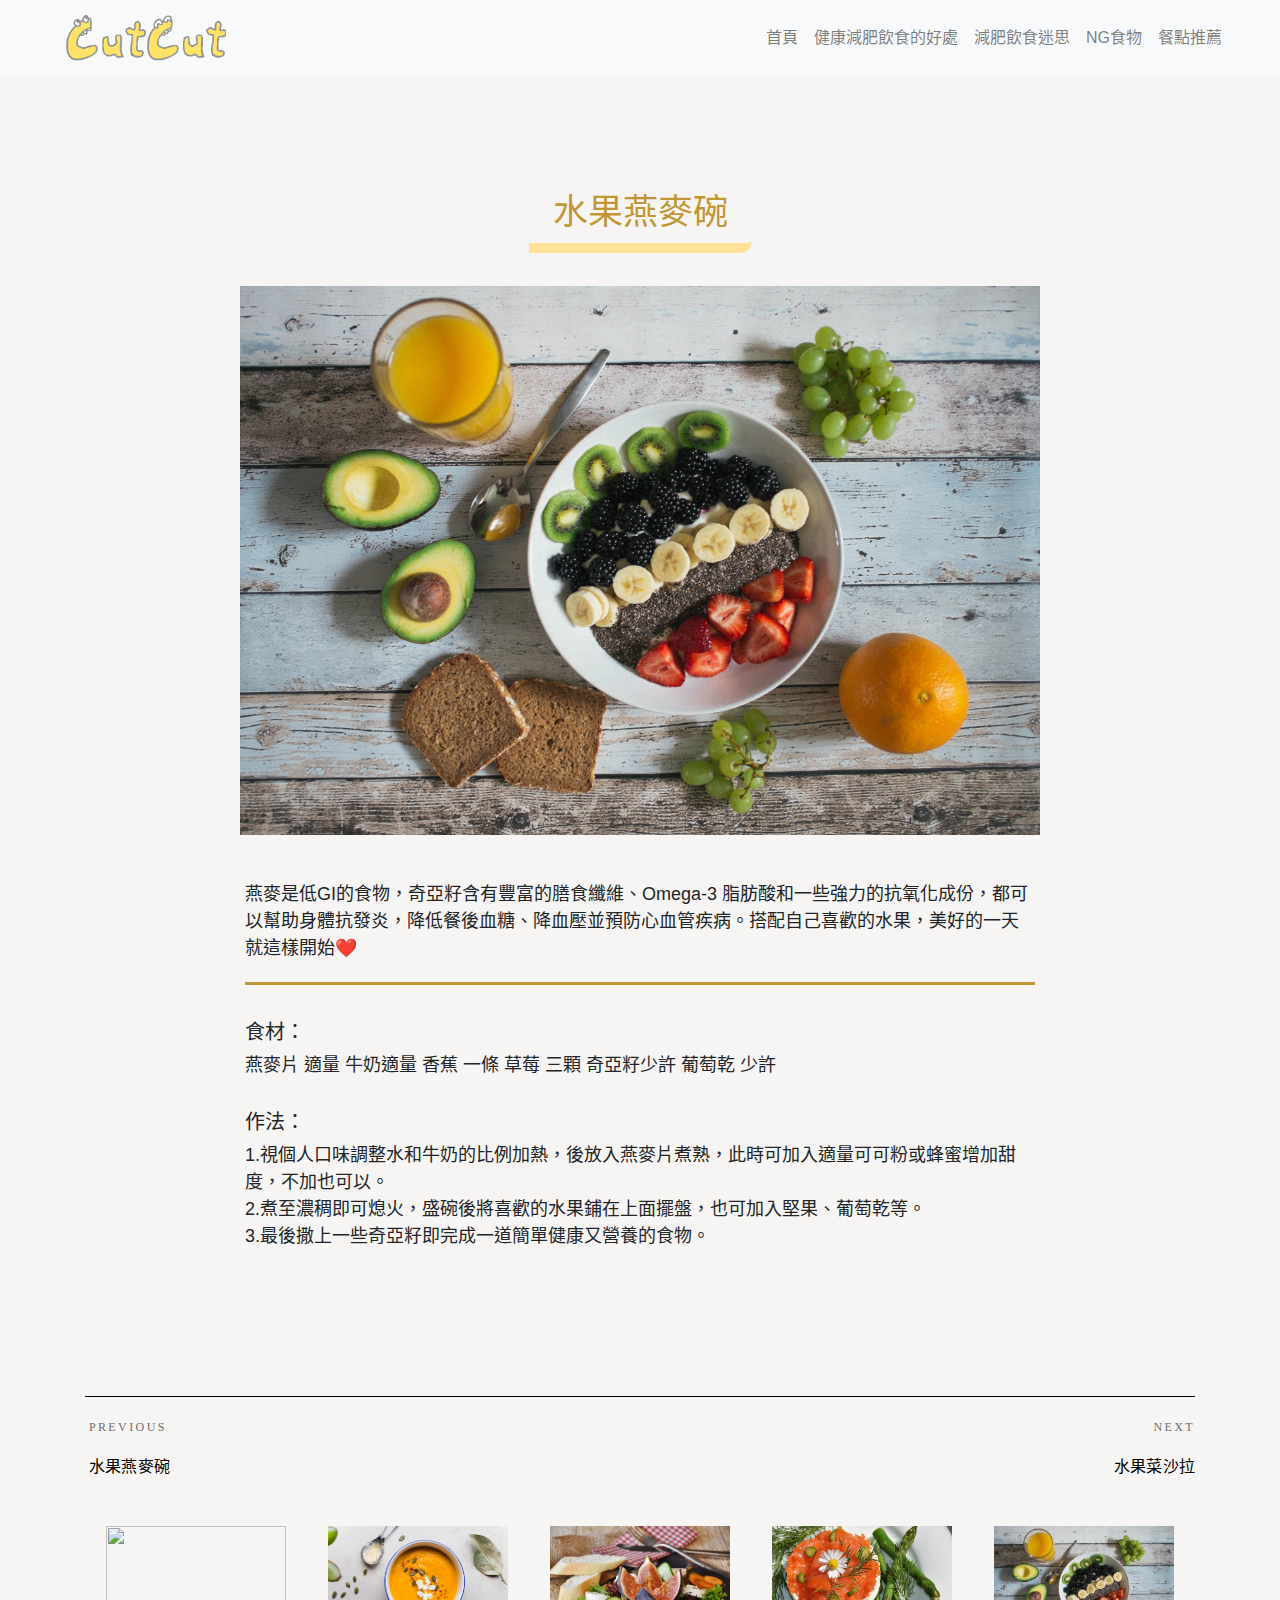
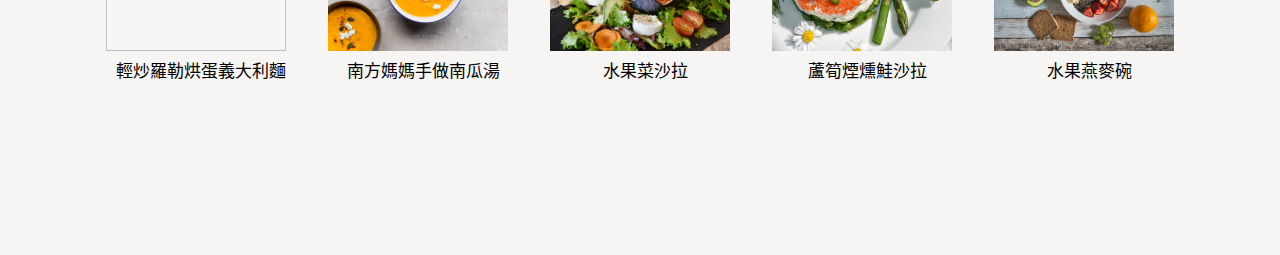
==== p7b1.html @ 60c87220 "新增其他餐點" ====
<!DOCTYPE html>
<html lang="zh-TW">
<head>
	<meta charset="UTF-8">
	<!-- 手機版縮放 -->
	<meta name="viewport" content="width=device-width, initial-scale=1" >
	<title>cutcut7b1水果燕麥碗</title>
	<!-- css連結 -->
	<link href="css/style.css" rel="stylesheet">	
	<link href="css/bootstrap.min.css" rel="stylesheet">
</head>

<body style="background-color: #F7F5F3;">


<!-- 漢堡選單 -->
<!-- 最上方導覽列-->
	<nav class="navbar navbar-expand-lg navbar-light bg-light fixed-top">
		<a class="navbar-brand" href="#"><img src="img/name1.png" alt=""></a>
	 		<button class="navbar-toggler" type="button" data-toggle="collapse" data-target="#navbarSupportedContent" aria-controls="navbarSupportedContent" aria-expanded="false" aria-label="Toggle navigation">
				<span class="navbar-toggler-icon"></span>
			</button>

	  	<div class="collapse navbar-collapse" id="navbarSupportedContent">
	    	<ul class="navbar-nav ml-auto">
		    	<li class="nav-item"><a class="nav-link" href="index.html">首頁</a></li>
			    <li class="nav-item"><a class="nav-link" href="page2.html">健康減肥飲食的好處</a></li>
			    <li class="nav-item"><a class="nav-link" href="page3.html">減肥飲食迷思</a></li>
			    <li class="nav-item"><a class="nav-link" href="page4.html">NG食物</a></li>
			    <li class="nav-item"><a class="nav-link" href="page5.html">餐點推薦</a></li>
	    	</ul>
	  	</div>
	</nav>












	<!-- 三色便當 -->
	<div class="container">

	<div class="text">

		<mark class="green">
<span style="font-size: 35px ">水果燕麥碗</span>
</mark>

</div>


		
			<!-- 酪梨班迪蛋圖片 -->
       <figure class= "bannerimage">
		<img src="img/p7b1banner1.jpg" class="img-fluid"  width="800" height="600" >
			</figur>



<div class="row">
	<div class="col-12">
		<div class="caption">
		<p>
			<figcaption>
				燕麥是低GI的食物，奇亞籽含有豐富的膳食纖維、Omega-3 脂肪酸和一些強力的抗氧化成份，都可以幫助身體抗發炎，降低餐後血糖、降血壓並預防心血管疾病。搭配自己喜歡的水果，美好的一天就這樣開始❤
				
</figcaption>
</p>

<div class="link-top"></div>


<h5>食材：</h5>
<p>

燕麥片 適量
牛奶適量
香蕉 一條
草莓 三顆
奇亞籽少許
葡萄乾 少許</p>


<h5>作法：</h5>


<p>1.視個人口味調整水和牛奶的比例加熱，後放入燕麥片煮熟，此時可加入適量可可粉或蜂蜜增加甜度，不加也可以。<br>
2.煮至濃稠即可熄火，盛碗後將喜歡的水果鋪在上面擺盤，也可加入堅果、葡萄乾等。<br>
3.最後撒上一些奇亞籽即完成一道簡單健康又營養的食物。</p>
</div>
</div>


</div>

<div class="btx-section js-dynamic-navbar btx-p-border-border" id="Related posts" style="margin-bottom:0px;" data-index="4">
	<div class="btx-background" data-type="image" data-parallaxspeed="0" data-contentfade="" data-mobileparallax="1"><div class="btx-background-overlay btx-p-bg-bg" style="background-color:#ffffff; opacity:1;"></div></div>	<div class="btx-section-wrapper" >
					<div class="btx-container">
							<div class="btx-row btx-row--main">
									<div class="btx-col-1"></div>
									<div class="btx-col-10">
<div class="btx-item js-item-box btx-box btx-left-align anmt-item anmt-fadeinu btx-p-border-border">
	<div class="btx-background" data-type="image" data-parallaxspeed="0" data-contentfade="" data-mobileparallax="1"><div class="btx-background-overlay " style="opacity:0.9;"></div></div>	<div class="btx-box-inner"  data-height="">
		<div class="btx-box-content btx-middle-vertical" style="overflow-y:hidden;">
			<div class="btx-box-body" >
											



<!-- 其他選擇 -->

<div class="btx-section js-dynamic-navbar btx-p-border-border" id="Related posts" style="margin-bottom:0px;" data-index="5">
	<div class="btx-background" data-type="image" data-parallaxspeed="0" data-contentfade="" data-mobileparallax="1"><div class="btx-background-overlay btx-p-bg-bg" style="background-color:#ffffff; opacity:1;"></div></div>	
	<div class="btx-section-wrapper" >
	<div class="btx-container">
		
	<div class="btx-row btx-row--main">
	<div class="btx-col-1"></div>
	<div class="btx-col-10">
		
<div class="btx-item js-item-box btx-box btx-left-align anmt-item anmt-fadeinu btx-p-border-border">
	<div class="btx-background" data-type="image" data-parallaxspeed="0" data-contentfade="" data-mobileparallax="1"><div class="btx-background-overlay " style="opacity:0.9;"></div></div>	<div class="btx-box-inner"  data-height="">


		<div class="btx-box-content btx-middle-vertical" style="overflow-y:hidden;">




<!-- 最大包起來 -->

			<div class="btx-box-body" >
			<div class="btx-item js-item-navigation btx-navigation btx-navigation--bar btx-p-border-border with-top-border">
<!-- 各有一個連結跟一個圖 -->
<!-- previous -->
			<div class="btx-navigation-previous">
				<!-- previous小圖和連結b1-->
					<a href="p7b1.html" rel="prev"><img width="60" height="60" src="img/p7b1banner1.jpg" class="attachment-60x60 size-60x60 wp-post-image" alt="" loading="lazy" data-attachment-id="22186"> 
						<div class="btx-navigation-content">
						 <span class="btx-navigation-label">Previous</span>
						 <span class="btx-navigation-title btx-s-text-color">水果燕麥碗</span>
					 </div></a>
					</div>


<!-- next -->
			
			<div class="btx-navigation-next">
				<!-- next小圖和連結b3-->
					<a href="p7b3.html" rel="next">
						<div class="btx-navigation-content">
						 <span class="btx-navigation-label">Next</span>
						  <span class="btx-navigation-title btx-s-text-color">水果菜沙拉</span>

	<!-- next小圖b3 -->
					 </div><img width="60" height="60" src="img/p7b3banner1.jpg" class="attachment-60x60 size-60x60 wp-post-image" alt="" loading="lazy" data-attachment-id="22238"> </a>				

	</div>	
	</div>


	<div class="btx-item js-item-relatedport btx-relatedport btx-relatedport--grid anmt-item anmt-fadeinu" style="padding-top:10pt;">




					
	
	<!-- 五張圖片 -->	
	<div class="btx-item js-item-relatedport btx-relatedport btx-relatedport--grid anmt-item anmt-fadeinu animated btx-opacity1" style="padding-top:10pt;">
					
																					
	<div class="btx-row">
		<div class="btx-relatedpost-entry btx-col-1-5">
				<!-- 連結 --><a href="p7l1.html" class="btx-relatedpost-entry-inner">

															<div class="btx-entry-header">
									<div class="btx-entry-media">
										<div class="btx-media-wrapper" >
											<div class="btx-media-wrapper-inner">
								<!-- 圖片 --><img src="img/p7l1banner.jpg" alt=""  width="180" height="125"></div></div>									</div>
								</div>
														<div class="btx-entry-content">
								<h4 class="btx-entry-title btx-s-text-color btx-secondary-font">輕炒羅勒烘蛋義大利麵</h4>

															</div>
						</a>
					</div>

				
																			
				
					<div class="btx-relatedpost-entry btx-col-1-5">
					<!-- 連結 --><a href="p7d2.html" class="btx-relatedpost-entry-inner">

															<div class="btx-entry-header">
									<div class="btx-entry-media">
						<!-- 圖片 --><div class="btx-media-wrapper" ><div class="btx-media-wrapper-inner"><img src="img/p7d2banner1.jpg" alt=""  width="180" height="125" ></div></div>									</div>
								</div>
														<div class="btx-entry-content">
								<h4 class="btx-entry-title btx-s-text-color btx-secondary-font">南方媽媽手做南瓜湯</h4>

															</div>
						</a>
					</div>

				
																			
				
					<div class="btx-relatedpost-entry btx-col-1-5">
				<!-- 連結 --><a href="p7b3.html" class="btx-relatedpost-entry-inner">

															<div class="btx-entry-header">
									<div class="btx-entry-media">
								<!-- 連結 --><div class="btx-media-wrapper" ><div class="btx-media-wrapper-inner"><img src="img/p7b3banner1.jpg" alt=""  width="180" height="125" ></div></div>									</div>
								</div>
														<div class="btx-entry-content">
								<h4 class="btx-entry-title btx-s-text-color btx-secondary-font">水果菜沙拉</h4>

															</div>
						</a>
					</div>

				
																			
				
					<div class="btx-relatedpost-entry btx-col-1-5">
			<!-- 連結 --><a href="p7d3.html" class="btx-relatedpost-entry-inner">

															<div class="btx-entry-header">
									<div class="btx-entry-media">
									<!-- 圖片 --><div class="btx-media-wrapper" ><div class="btx-media-wrapper-inner"><img src="img/p7d3banner1.jpg" alt=""  width="180" height="125" ></div>
									</div>	
									</div>
								</div>
								<div class="btx-entry-content">
								<h4 class="btx-entry-title btx-s-text-color btx-secondary-font">蘆筍煙燻鮭沙拉</h4></div></a></div>

				
																			
				
					<div class="btx-relatedpost-entry btx-col-1-5">
					<!-- 連結 --><a href="p7b1.html" class="btx-relatedpost-entry-inner">

															<div class="btx-entry-header">
									<div class="btx-entry-media">
										<div class="btx-media-wrapper" ><div class="btx-media-wrapper-inner"><img src="img/p7b1banner1.jpg" alt=""  width="180" height="125" ></div></div>									</div>
								</div>
														<div class="btx-entry-content">
								<h4 class="btx-entry-title btx-s-text-color btx-secondary-font">水果燕麥碗</h4>

															</div>
						</a>
					</div>

									</div>
				
									</div>
												</div>
		</div>
	</div>
</div>
</div>
					<div class="btx-col-1"></div>
				
					</div>
				


				
																			
				
					









	<!-- JS連結 -->
	<script src="js/jQuery.js"></script>
	<script src="js/bootstrap.min.js"></script>
</body>
</html>
---- css/style.css ----
html{
	width: 100%;

}

* {
	box-sizing: border-box;
}

/*  文字連結 */
@font-face {
	font-family: FakePearl-Regular; src: url(https://cdn.jsdelivr.net/gh/max32002/FakePearl@1.1/webfont/FakePearl-Regular.woff2) format("woff2")
  , url(https://cdn.jsdelivr.net/gh/max32002/FakePearl@1.1/webfont/FakePearl-Regular.woff) format("woff");
}

p {
	font-size: 18px;
}

.img-fluid {
	width:100;
	height:auto;
}





/*navbar*/
.navbar-brand img {
	height: 50px;
}

@media (min-width: 768px) {

/*nav選單*/
.navbar{
	padding-left:50px!important;
	padding-right:50px!important; 
 }
}

.navbar-nav {
	margin-left: 650px;
}






/* 三色便當*/

.container {
	margin-top: 76px;
	margin-left: 150px;
	margin-right: 150px;

}

/* 三色便當標題*/
.text{

	padding-top:110px;
	padding-bottom: 47px;
	text-align:center
	;
}


.bannerimage{

	 animation-duration: 3.5s;
  animation-name: fadeIn;}

 @keyframes fadeIn{
    from {opacity:0;}
    to {opacity:1;}


}


/* 食譜中間的線*/

 .link-top {
            width: 100%;
            height: 1px;
            margin:auto;
           margin-top: 20px;
            margin-bottom: 20px;
            border-top: solid  #C29634 3px;

        }


mark.green {

margin: 2em 0px;
padding: 1em 1.5em;
	border-bottom: 10px solid #FDE199;
	background: none;
	border-radius: .9em 2em .8em 0em/.9em 2em .8em 3em;
	
   color:#C29634;
}

.container img {
padding:0!important;
display:block;
margin:0 auto ;



}
 .caption h5{ padding-top: 15px;

 }

.caption
{padding:30px;
max-width: 850px;
margin:0 auto;
font-size: 18px;

}

.content figcaption
{   padding:30px;
	font-size: 18px;

	}











/*其他選擇*/
.product {
	
	padding-bottom:70px;
}

.product img {
	width:100%;
	margin-bottom:20px;
}

.product img:hover {
	opacity: 0.8;
}
.product_name {
	text-align:center;}

.box-title
{
	font-size: 9pt

}

	
}

.col-12{
	display: flex;
	flex-direction: row 
	flex-wrap:nowrap;
	justify-content: space-between;
	padding-left: 30px;
	margin-bottom: 15px;
	border: 2px solid blue;

}

.col-md-3
{
	padding-top: 30px;

}





.btx-navigation::after{clear:both;content:"";display:table}
.btx-navigation--minimal .btx-navigation-next,.btx-navigation--minimal .btx-navigation-previous{display:inline;font-size:12px;font-weight:700;letter-spacing:.075em}
.btx-navigation--minimal .btx-navigation-next .twf,.btx-navigation--minimal .btx-navigation-previous .twf{position:relative;top:1px;font-size:22px}
.btx-navigation--minimal .btx-navigation-previous{padding:5px 10px 5px 0;border-right-width:1px;border-right-style:solid}
.btx-navigation--minimal .btx-navigation-previous .twf{padding-right:12px}
.btx-navigation--minimal .btx-navigation-next{padding:5px 0 5px 10px}
.btx-navigation--minimal .btx-navigation-next .twf{padding-left:12px}
.btx-navigation--bar{padding:20px 0}
.btx-navigation--bar.with-top-border{border-top-width:1px;border-top-style:solid}
.btx-navigation--bar.with-bottom-border{border-bottom-width:1px;border-bottom-style:solid}
.btx-navigation--bar .btx-navigation-next a,.btx-navigation--bar .btx-navigation-previous a{display:inline-block}
.btx-navigation--bar .btx-navigation-next .twf,.btx-navigation--bar .btx-navigation-previous .twf{font-size:20px;line-height:60px}
.btx-navigation--bar .btx-navigation-next a:hover,.btx-navigation--bar .btx-navigation-previous a:hover{-webkit-transform:translateX(0);-moz-transform:translateX(0);-ms-transform:translateX(0);-o-transform:translateX(0);transform:translateX(0)}
.btx-navigation--bar .btx-navigation-next a:hover .twf,.btx-navigation--bar .btx-navigation-next a:hover img,.btx-navigation--bar .btx-navigation-previous a:hover .twf,.btx-navigation--bar .btx-navigation-previous a:hover img{opacity:1;visibility:visible}
.btx-navigation--bar .btx-navigation-next .twf,.btx-navigation--bar .btx-navigation-next img,.btx-navigation--bar .btx-navigation-previous .twf,.btx-navigation--bar .btx-navigation-previous img{display:inline-block;width:60px;vertical-align:middle;opacity:0;visibility:hidden;text-align:center}
.btx-navigation--bar .btx-navigation-next .btx-navigation-content,.btx-navigation--bar .btx-navigation-next .twf,.btx-navigation--bar .btx-navigation-next a,.btx-navigation--bar .btx-navigation-next img,.btx-navigation--bar .btx-navigation-previous .btx-navigation-content,.btx-navigation--bar .btx-navigation-previous .twf,.btx-navigation--bar .btx-navigation-previous a,.btx-navigation--bar .btx-navigation-previous img{-webkit-transition-property:all;-moz-transition-property:all;transition-property:all;-webkit-transition-duration:.2s;-moz-transition-duration:.2s;transition-duration:.2s;-webkit-transition-timing-function:ease;-moz-transition-timing-function:ease;transition-timing-function:ease}
.btx-navigation--bar .btx-navigation-previous{float:left;text-align:left}.btx-navigation--bar .btx-navigation-previous a{-webkit-transform:translateX(-60px);-moz-transform:translateX(-60px);-ms-transform:translateX(-60px);-o-transform:translateX(-60px);transform:translateX(-60px)}.btx-navigation--bar .btx-navigation-previous a:hover img{margin-right:20px}
.btx-navigation--bar .btx-navigation-next{float:right;text-align:right}.btx-navigation--bar .btx-navigation-next a{-webkit-transform:translateX(60px);-moz-transform:translateX(60px);-ms-transform:translateX(60px);-o-transform:translateX(60px);transform:translateX(60px)}
.btx-navigation--bar .btx-navigation-next a:hover img{margin-left:20px}
.btx-navigation-middle{width:10%;margin:0 auto;line-height:60px;text-align:center;font-size:18px}
.btx-navigation-title{display:inline-block;color:black;max-width:300px;line-height:1.2;margin-top:8px;font-size:16px;letter-spacing:.015em}
.btx-navigation-content{display:inline-block;vertical-align:middle}
.btx-navigation-label{display:block;color:black;font-size:10px;letter-spacing:.075em}


.btx-author h3, .btx-navigation-label, .btx-uppercase, .btx-widgets h3, .widget .btx-mega-menu .btx-mega-menu-title, .woocommerce table.shop_table th {
    text-transform: uppercase;
    font-family: karla !important;
    font-size: 9pt !important;
    letter-spacing: 0.2em !important;
	color: #6d6d6d;
}




.btx-relatedport .btx-heading-text, .btx-relatedpost .btx-heading-text {
    font-size: 13px;
    text-transform: none;
    letter-spacing: 0;
    font-family: karla;
}


.btx-relatedport .btx-entry-title, .btx-relatedpost .btx-entry-title {
    font-size: 17px;
    margin-bottom: 5px;
    line-height: 17pt;
    word-break: break-word;
    -webkit-transition-property: color;
    -moz-transition-property: color;
    transition-property: color;
    -webkit-transition-duration: .2s;
    -moz-transition-duration: .2s;
    transition-duration: .2s;
    -webkit-transition-timing-function: ease-in-out;
    -moz-transition-timing-function: ease-in-out;
    transition-timing-function: ease-in-out;
    color:black;

}



div {
    display: block;
}

@media (min-width: 768px) {



.btx-left-align {
    text-align: center!important;
    
}

.btx-entry-content
{
	padding-left:10px
}


.btx-section-wrapper {
    padding-top: 50px;
    padding-bottom: 50px;

   
}



.btx-media-wrapper img:hover {
	opacity: 0.8;
}


.btx-media-wrapper-inner,img

{
	padding-right: 15px;
	padding-left:15px;

	

}


.btx-col-1-5 {
    width: 20%;
    height: 30%;
    
    float: left;
    position: relative;
    margin-bottom: 50px;
     

}



   .btx-box-content {
   	color:black;
    width: 100%;
    max-height: 100%;
    line-height: 1.78571;
    font-size: 14px;
    vertical-align: middle;
    overflow-x: hidden;

}

.btx-s-text-color
{color:black;
padding-top: 10px}





@media (min-width: 768px) {
/*nav選單*/
	.navbar{
	padding-left:50px!important;
	padding-right:50px!important; 


}
}
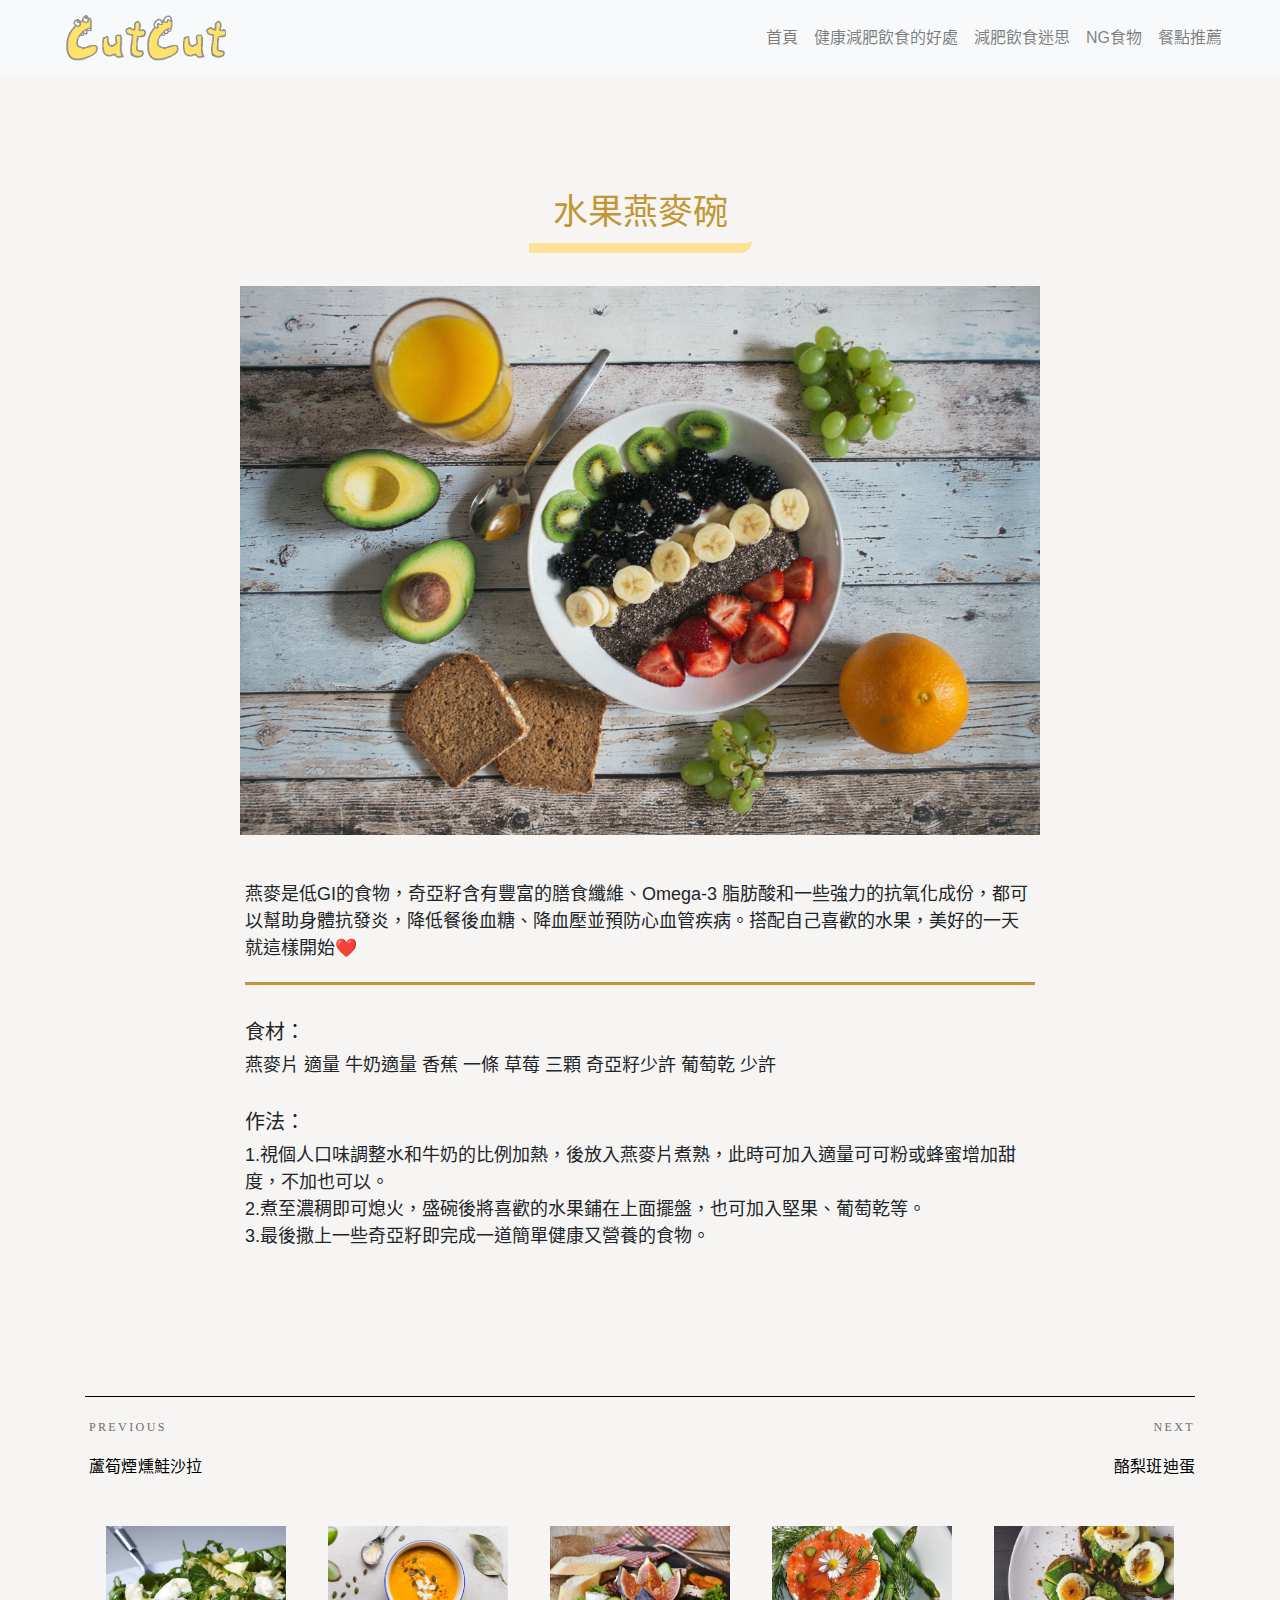
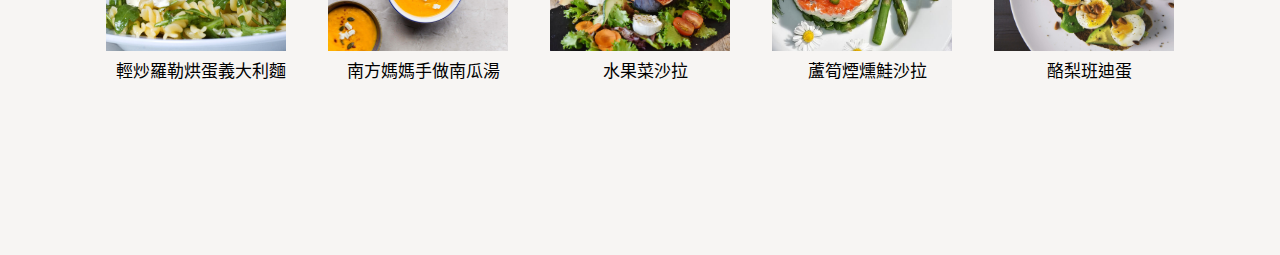
==== commit 277d341c: "最後改" ====
--- a/p7b1.html
+++ b/p7b1.html
@@ -141,10 +141,10 @@
 <!-- previous -->
 			<div class="btx-navigation-previous">
 				<!-- previous小圖和連結b1-->
-					<a href="p7b1.html" rel="prev"><img width="60" height="60" src="img/p7b1banner1.jpg" class="attachment-60x60 size-60x60 wp-post-image" alt="" loading="lazy" data-attachment-id="22186"> 
+					<a href="p7d3.html" rel="prev"><img width="60" height="60" src="img/p7d3banner1.jpg" class="attachment-60x60 size-60x60 wp-post-image" alt="" loading="lazy" data-attachment-id="22186"> 
 						<div class="btx-navigation-content">
 						 <span class="btx-navigation-label">Previous</span>
-						 <span class="btx-navigation-title btx-s-text-color">水果燕麥碗</span>
+						 <span class="btx-navigation-title btx-s-text-color">蘆筍煙燻鮭沙拉</span>
 					 </div></a>
 					</div>
 
@@ -153,13 +153,13 @@
 			
 			<div class="btx-navigation-next">
 				<!-- next小圖和連結b3-->
-					<a href="p7b3.html" rel="next">
+					<a href="p7b2.html" rel="next">
 						<div class="btx-navigation-content">
 						 <span class="btx-navigation-label">Next</span>
-						  <span class="btx-navigation-title btx-s-text-color">水果菜沙拉</span>
+						  <span class="btx-navigation-title btx-s-text-color">酪梨班迪蛋</span>
 
 	<!-- next小圖b3 -->
-					 </div><img width="60" height="60" src="img/p7b3banner1.jpg" class="attachment-60x60 size-60x60 wp-post-image" alt="" loading="lazy" data-attachment-id="22238"> </a>				
+					 </div><img width="60" height="60" src="img/p7b2banner1.jpg" class="attachment-60x60 size-60x60 wp-post-image" alt="" loading="lazy" data-attachment-id="22238"> </a>				
 
 	</div>	
 	</div>
@@ -184,7 +184,7 @@
 									<div class="btx-entry-media">
 										<div class="btx-media-wrapper" >
 											<div class="btx-media-wrapper-inner">
-								<!-- 圖片 --><img src="img/p7l1banner.jpg" alt=""  width="180" height="125"></div></div>									</div>
+								<!-- 圖片 --><img src="img/p7l1banner1.jpg" alt=""  width="180" height="125"></div></div>									</div>
 								</div>
 														<div class="btx-entry-content">
 								<h4 class="btx-entry-title btx-s-text-color btx-secondary-font">輕炒羅勒烘蛋義大利麵</h4>
@@ -246,14 +246,14 @@
 																			
 				
 					<div class="btx-relatedpost-entry btx-col-1-5">
-					<!-- 連結 --><a href="p7b1.html" class="btx-relatedpost-entry-inner">
-
-															<div class="btx-entry-header">
-									<div class="btx-entry-media">
-										<div class="btx-media-wrapper" ><div class="btx-media-wrapper-inner"><img src="img/p7b1banner1.jpg" alt=""  width="180" height="125" ></div></div>									</div>
-								</div>
-														<div class="btx-entry-content">
-								<h4 class="btx-entry-title btx-s-text-color btx-secondary-font">水果燕麥碗</h4>
+					<!-- 連結 --><a href="p7b2.html" class="btx-relatedpost-entry-inner">
+
+															<div class="btx-entry-header">
+									<div class="btx-entry-media">
+										<div class="btx-media-wrapper" ><div class="btx-media-wrapper-inner"><img src="img/p7b2banner1.jpg" alt=""  width="180" height="125" ></div></div>									</div>
+								</div>
+														<div class="btx-entry-content">
+								<h4 class="btx-entry-title btx-s-text-color btx-secondary-font">酪梨班迪蛋</h4>
 
 															</div>
 						</a>
